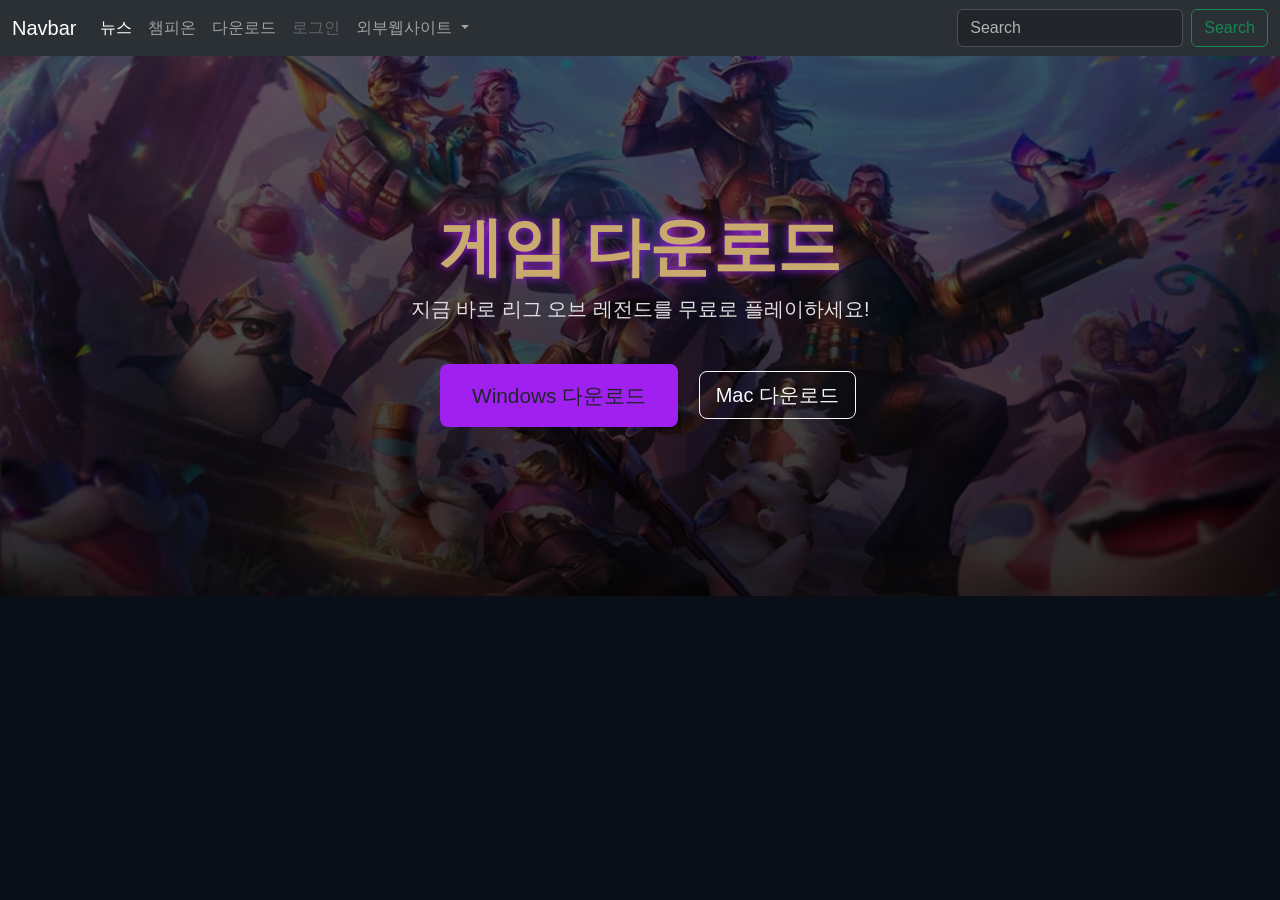
==== src/main/resources/META-INF/resources/main_page_sub/download.html @ b1648759 "5week-modal,banner 01" ====
<!DOCTYPE html>
<html lang="ko">

<head>
    <meta charset="UTF-8">
    <meta name="viewport" content="width=device-width, initial-scale=1.0">
    <title>League of Legends - 메인 페이지</title>
    <!-- Bootstrap 5 CDN -->
    <link href="https://cdn.jsdelivr.net/npm/bootstrap@5.3.0/dist/css/bootstrap.min.css" rel="stylesheet">
    <script src="https://cdn.jsdelivr.net/npm/bootstrap@5.3.0/dist/js/bootstrap.bundle.min.js"></script>
    <!-- 커스텀 스타일 (LOL 테마 + 챔피언 호버 효과) -->
    <style>
        body {
            background-color: #0a0e17;
            color: #fff;
            font-family: 'Arial', sans-serif;
        }

        .navbar {
            background-color: #000;
        }

        .hero {
            background: linear-gradient(to bottom, #1e1e1e, #0a0e17);
            min-height: 60vh;
        }

        .accent-purple {
            color: #a020f0;
        }

        .accent-red {
            color: #ff0000;
        }

        .card {
            background-color: #1e1e1e;
            border: none;
            transition: transform 0.3s, box-shadow 0.3s;
        }

        .card:hover {
            transform: scale(1.05);
            box-shadow: 0 10px 20px rgba(161, 67, 201, 0.5);
        }

        .card-img-top {
            height: 200px;
            object-fit: cover;
            border-radius: 10px 10px 0 0;
        }

        .btn-primary {
            background-color: #a020f0;
            border: none;
        }

        .btn-primary:hover {
            background-color: #800080;
        }
    </style>
    <!--여기다가 css파일 불러오는것을 적습니다요-->
    <link rel="stylesheet" href="../css/download.css">
</head>

<body>

    <!-- 헤더 (Navbar) -->
    <!-- <nav class="navbar navbar-expand-lg navbar-dark">
        <div class="container-fluid">w
            <a class="navbar-brand" href="index.html">League of Legends</a>
            <button class="navbar-toggler" type="button" data-bs-toggle="collapse" data-bs-target="#navbarNav" aria-controls="navbarNav" aria-expanded="false" aria-label="Toggle navigation">
                <span class="navbar-toggler-icon"></span>
            </button>
            <div class="collapse navbar-collapse" id="navbarNav">
                <ul class="navbar-nav ms-auto">
                    <li class="nav-item"><a class="nav-link" href="#">뉴스</a></li>
                    <li class="nav-item"><a class="nav-link" href="#">챔피언</a></li>
                    <li class="nav-item"><a class="nav-link" href="#">다운로드</a></li>
                    <li class="nav-item"><a class="nav-link" href="#">로그인</a></li>
                    <li class="nav-item"><a class="nav-link" href="https://www.leagueoflegends.com/ko-kr/" target="_blank">외부 웹사이트</a></li>
                </ul>
            </div>
        </div>
    </nav> -->

    <nav class="navbar navbar-expand-lg bg-body-tertiary" data-bs-theme="dark">
        <div class="container-fluid">
            <a class="navbar-brand" href="#">Navbar</a>
            <button class="navbar-toggler" type="button" data-bs-toggle="collapse"
                data-bs-target="#navbarSupportedContent" aria-controls="navbarSupportedContent" aria-expanded="false"
                aria-label="Toggle navigation">
                <span class="navbar-toggler-icon"></span>
            </button>
            <div class="collapse navbar-collapse" id="navbarSupportedContent">
                <ul class="navbar-nav me-auto mb-2 mb-lg-0">
                    <li class="nav-item">
                        <a class="nav-link active" aria-current="page" href="#">뉴스</a>
                    </li>
                    <li class="nav-item">
                        <a class="nav-link" href="#">챔피온</a>
                    </li>
                    <li class="nav-item">
                        <a class="nav-link" href="main_page_sub/download.html">다운로드</a>
                    </li>
                    <li class="nav-item">
                        <a class="nav-link disabled" aria-disabled="true">로그인</a>
                    </li>
                    <li class="nav-item dropdown">
                        <a class="nav-link dropdown-toggle" href="#" role="button" data-bs-toggle="dropdown"
                            aria-expanded="false">
                            외부웹사이트
                        </a>
                        <ul class="dropdown-menu">
                            <li><a class="dropdown-item" href="https://op.gg/ko">롤전적</a></li>
                            <li><a class="dropdown-item" href="#">불법사이트</a></li>
                            <li>
                                <hr class="dropdown-divider">
                            </li>
                            <li><a class="dropdown-item" href="#">외부웹</a></li>
                        </ul>
                    </li>
                </ul>
                <form class="d-flex" role="search">
                    <input class="form-control me-2" type="search" placeholder="Search" aria-label="Search" />
                    <button class="btn btn-outline-success" type="submit">Search</button>
                </form>
            </div>
        </div>
    </nav>
<!-- 히어로 배너 (공식 페이지 스타일) -->
<section class="hero">
<div class="container">
<h1>게임 다운로드</h1>
<p class="lead mb-4">지금 바로 리그 오브 레전드를 무료로 플레이하세요!</p>
<a href="../pds/lll.exe" class="btn btn-download btn-lg" target="_blank">Windows 다운로드</a>
<a href="../pds/lll.exe" class="btn btn-outline-light btn-lg" target="_blank">Mac 다운로드</a>
</div>
</section>

</body>

</html>
---- src/main/resources/META-INF/resources/css/download.css ----
body { 
    background-color: #0a0e17; 
    color: #e0e0e0; 
    font-family: 'Segoe UI', Arial, sans-serif; 
}

.hero {
    background: linear-gradient(rgba(0,0,0,0.6), rgba(0,0,0,0.8)), 
                url('../images/lollol.avif') center/cover no-repeat;
    min-height: 60vh;
    display: flex;
    align-items: center;
    justify-content: center;
    text-align: center;
    padding: 2rem;
}

.hero h1 { 
    font-size: 4rem; 
    font-weight: bold; 
    color: #c8aa6e;          /* LOL 골드 톤 */
    text-shadow: 0 0 10px #a020f0;
}

.btn-download {
    background-color: #a020f0;
    border: none;
    font-size: 1.3rem;
    padding: 1rem 2rem;
    margin: 1rem;
}

.btn-download:hover { 
    background-color: #800080; 
}

.nav-tabs .nav-link { 
    color: #e0e0e0; 
}

.nav-tabs .nav-link.active { 
    background-color: #1e1e1e; 
    color: #c8aa6e; 
    border-color: #a020f0; 
}

.table { 
    --bs-table-bg: #1e1e1e; 
    --bs-table-color: #e0e0e0; 
    --bs-table-border-color: #444;
}

.table th { 
    background-color: #000; 
    color: #c8aa6e; 
}

.card { 
    background-color: #1e1e1e; 
    border: 1px solid #444; 
}

.accent-purple { 
    color: #a020f0; 
}
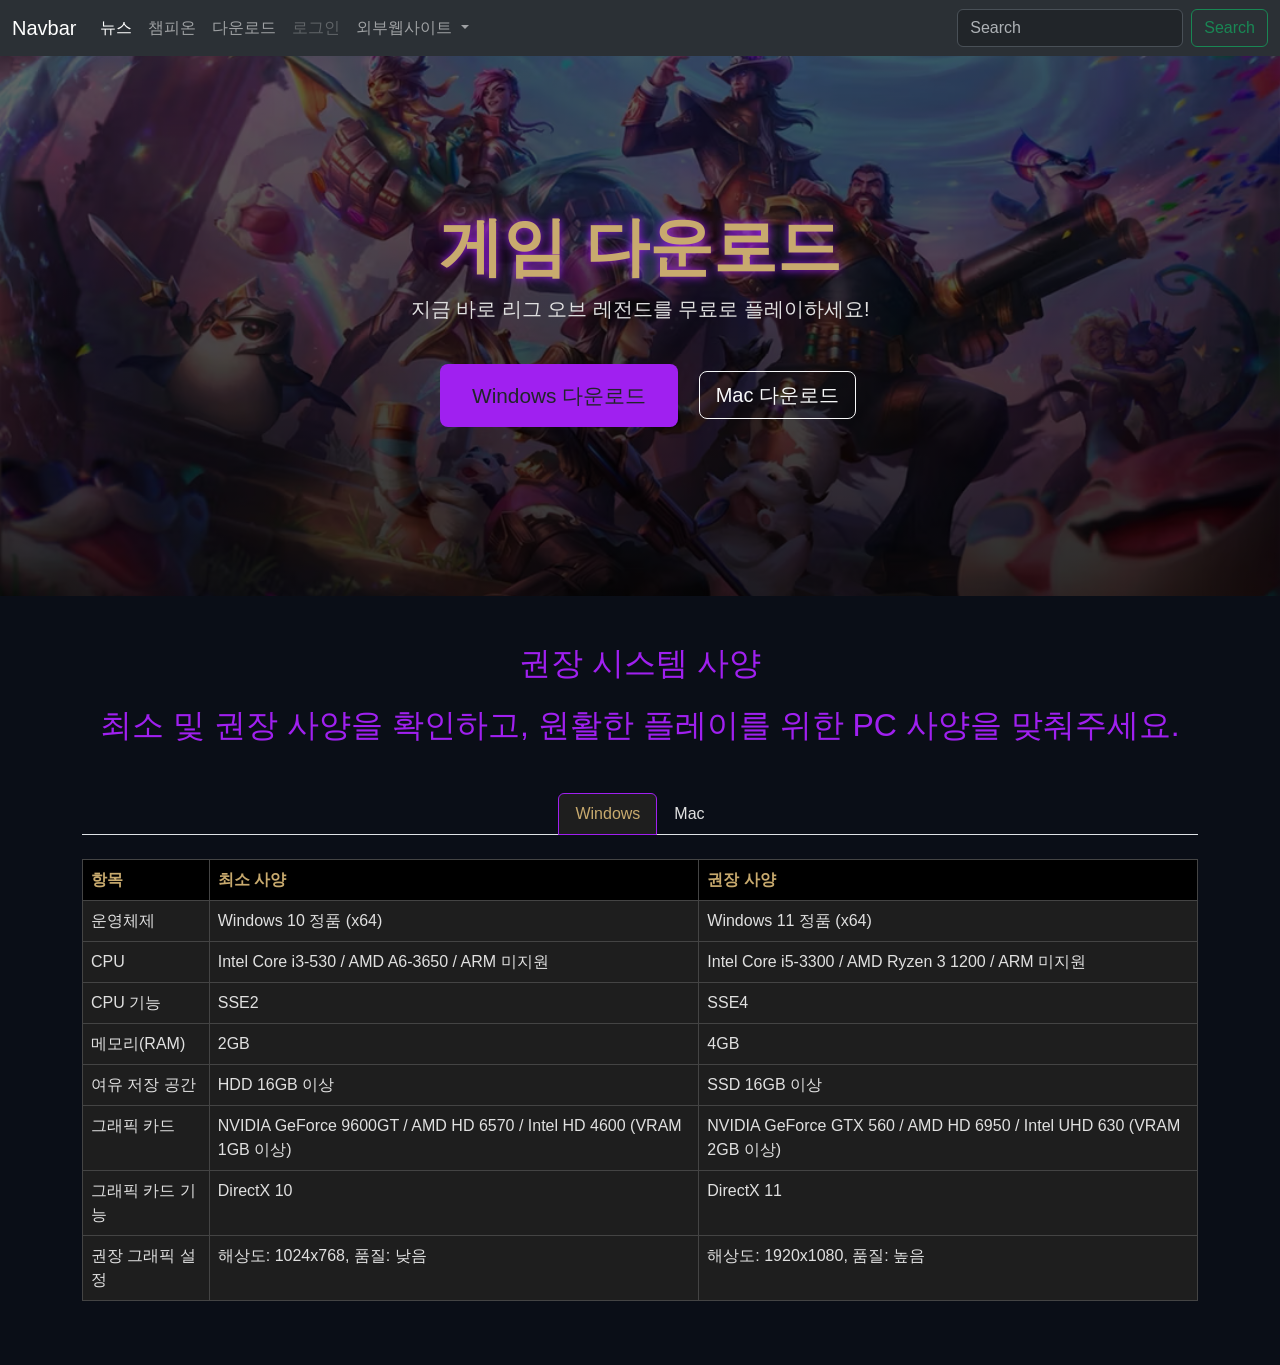
==== commit d11e2897: "5week +downloadpage" ====
--- a/src/main/resources/META-INF/resources/main_page_sub/download.html
+++ b/src/main/resources/META-INF/resources/main_page_sub/download.html
@@ -128,15 +128,79 @@
             </div>
         </div>
     </nav>
-<!-- 히어로 배너 (공식 페이지 스타일) -->
-<section class="hero">
-<div class="container">
-<h1>게임 다운로드</h1>
-<p class="lead mb-4">지금 바로 리그 오브 레전드를 무료로 플레이하세요!</p>
-<a href="../pds/lll.exe" class="btn btn-download btn-lg" target="_blank">Windows 다운로드</a>
-<a href="../pds/lll.exe" class="btn btn-outline-light btn-lg" target="_blank">Mac 다운로드</a>
-</div>
-</section>
+    <!-- 히어로 배너 (공식 페이지 스타일) -->
+    <section class="hero">
+        <div class="container">
+            <h1>게임 다운로드</h1>
+            <p class="lead mb-4">지금 바로 리그 오브 레전드를 무료로 플레이하세요!</p>
+            <a href="../pds/lll.exe" class="btn btn-download btn-lg" target="_blank">Windows 다운로드</a>
+            <a href="../pds/lll.exe" class="btn btn-outline-light btn-lg" target="_blank">Mac 다운로드</a>
+        </div>
+    </section>
+    <!-- 시스템 사양 섹션 -->
+    <section class="container my-5">
+        <h2 class="text-center mb-4 accent-purple">권장 시스템 사양</h2>
+        <h2 class="text-center mb-5 accent-purple">최소 및 권장 사양을 확인하고, 원활한 플레이를 위한 PC 사양을 맞춰주세요.</h2>
+
+        <!-- 탭: Windows / Mac (첨부 이미지처럼) -->
+        <ul class="nav nav-tabs justify-content-center mb-4" id="osTabs" role="tablist">
+            <li class="nav-item" role="presentation">
+                <button class="nav-link active" id="windows-tab" data-bs-toggle="tab" data-bs-target="#windows" type="button" role="tab">Windows</button>
+            </li>
+            <li class="nav-item" role="presentation">
+                <button class="nav-link" id="mac-tab" data-bs-toggle="tab" data-bs-target="#mac" type="button" role="tab">Mac</button>
+            </li>
+        </ul>
+
+        <div class="tab-content">
+            <!-- Windows 탭 -->
+            <div class="tab-pane fade show active" id="windows" role="tabpanel">
+                <div class="table-responsive">
+                    <table class="table table-bordered table-hover">
+                        <thead>
+                            <tr>
+                                <th>항목</th>
+                                <th>최소 사양</th>
+                                <th>권장 사양</th>
+                            </tr>
+                        </thead>
+                        <tbody>
+                            <tr><td>운영체제</td><td>Windows 10 정품 (x64)</td><td>Windows 11 정품 (x64)</td></tr>
+                            <tr><td>CPU</td><td>Intel Core i3-530 / AMD A6-3650 / ARM 미지원</td><td>Intel Core i5-3300 / AMD Ryzen 3 1200 / ARM 미지원</td></tr>
+                            <tr><td>CPU 기능</td><td>SSE2</td><td>SSE4</td></tr>
+                            <tr><td>메모리(RAM)</td><td>2GB</td><td>4GB</td></tr>
+                            <tr><td>여유 저장 공간</td><td>HDD 16GB 이상</td><td>SSD 16GB 이상</td></tr>
+                            <tr><td>그래픽 카드</td><td>NVIDIA GeForce 9600GT / AMD HD 6570 / Intel HD 4600 (VRAM 1GB 이상)</td><td>NVIDIA GeForce GTX 560 / AMD HD 6950 / Intel UHD 630 (VRAM 2GB 이상)</td></tr>
+                            <tr><td>그래픽 카드 기능</td><td>DirectX 10</td><td>DirectX 11</td></tr>
+                            <tr><td>권장 그래픽 설정</td><td>해상도: 1024x768, 품질: 낮음</td><td>해상도: 1920x1080, 품질: 높음</td></tr>
+                        </tbody>
+                    </table>
+                </div>
+            </div>
+
+            <!-- Mac 탭 (실제 사양 기반, 간단히 예시) -->
+            <div class="tab-pane fade" id="mac" role="tabpanel">
+                <div class="table-responsive">
+                    <table class="table table-bordered table-hover">
+                        <thead>
+                            <tr>
+                                <th>항목</th>
+                                <th>최소 사양</th>
+                                <th>권장 사양</th>
+                            </tr>
+                        </thead>
+                        <tbody>
+                            <tr><td>운영체제</td><td>macOS 10.15 이상</td><td>macOS 13 Ventura 이상</td></tr>
+                            <tr><td>CPU</td><td>Intel Core i5 또는 Apple M1</td><td>Apple M2 이상</td></tr>
+                            <tr><td>메모리(RAM)</td><td>4GB</td><td>8GB 이상</td></tr>
+                            <tr><td>여유 저장 공간</td><td>SSD 16GB 이상</td><td>SSD 30GB 이상</td></tr>
+                            <tr><td>그래픽</td><td>Metal 지원 GPU</td><td>Metal 2 지원 GPU</td></tr>
+                        </tbody>
+                    </table>
+                </div>
+            </div>
+        </div>
+    </section>
 
 </body>
 
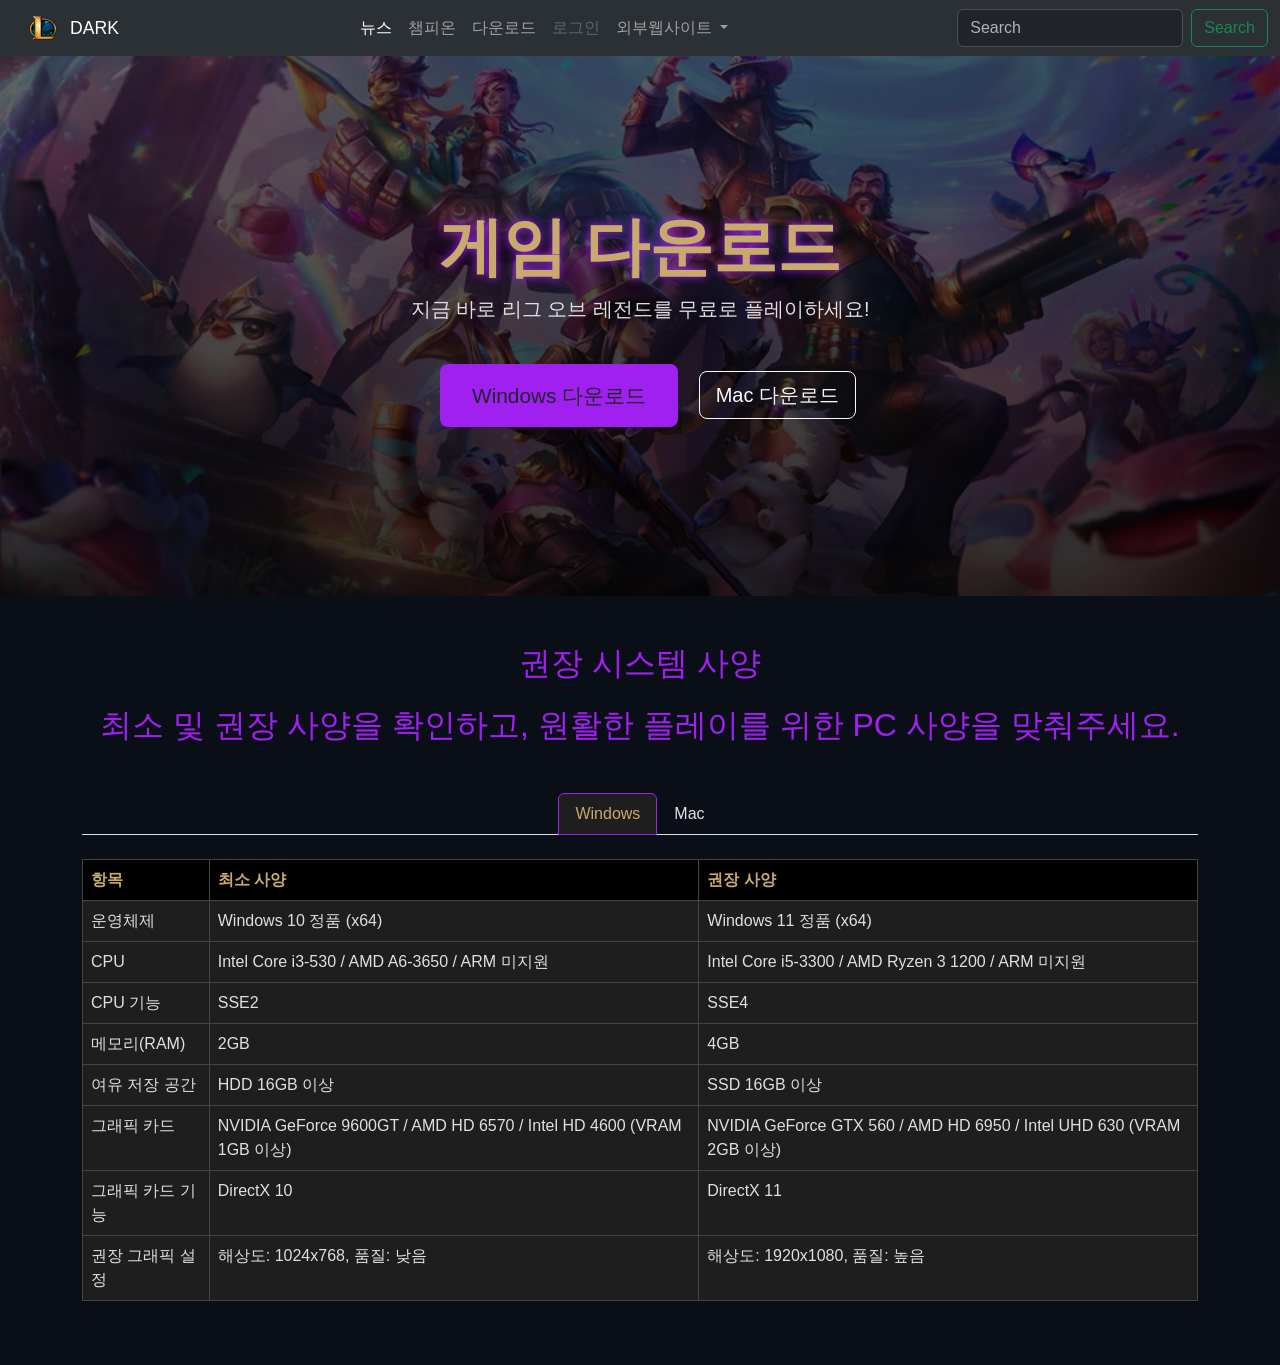
==== commit 4a5bc443: "9week +nav bar darkmode +databases" ====
--- a/src/main/resources/META-INF/resources/main_page_sub/download.html
+++ b/src/main/resources/META-INF/resources/main_page_sub/download.html
@@ -9,6 +9,13 @@
     <link href="https://cdn.jsdelivr.net/npm/bootstrap@5.3.0/dist/css/bootstrap.min.css" rel="stylesheet">
     <script src="https://cdn.jsdelivr.net/npm/bootstrap@5.3.0/dist/js/bootstrap.bundle.min.js"></script>
     <!-- 커스텀 스타일 (LOL 테마 + 챔피언 호버 효과) -->
+    <script src="../js/bootstrap.bundle.min.js"></script>
+    <script src="../js/test2.js"></script>
+    <script src="../js/toggleTheme.js"></script>
+    
+    
+    
+    
     <style>
         body {
             background-color: #0a0e17;
@@ -58,6 +65,18 @@
         .btn-primary:hover {
             background-color: #800080;
         }
+        /* ── [추가] 테마 토글 버튼 (폰트 크기, 색상 등 ) ──────────────── */
+#themeToggleBtn { font-size: 1.1rem; color: #fff; }
+body.light-mode #themeToggleBtn { color: #212529; }
+/* ── [추가] 라이트 모드 (다양한 색상 정보 ─────────────────────── */
+body.light-mode { background-color: #f8f9fa; color: #212529; }
+body.light-mode .navbar { background-color: #e9ecef !important; }
+body.light-mode .navbar .navbar-brand,
+body.light-mode .navbar .nav-link { color: #212529 !important; }
+body.light-mode .hero { background: linear-gradient(to bottom, #dce3ea, #f8f9fa); }
+body.light-mode .card { background-color: #ffffff; color: #212529; border: 1px solid #dee2e6; }
+body.light-mode .card-title { color: #212529; }
+body.light-mode .card-text { color: #555; }
     </style>
     <!--여기다가 css파일 불러오는것을 적습니다요-->
     <link rel="stylesheet" href="../css/download.css">
@@ -84,48 +103,58 @@
         </div>
     </nav> -->
 
-    <nav class="navbar navbar-expand-lg bg-body-tertiary" data-bs-theme="dark">
+    <nav class="navbar navbar-expand-lg bg-body-tertiary" data-bs-theme="dark" href="http://localhost:8080/">
         <div class="container-fluid">
-            <a class="navbar-brand" href="#">Navbar</a>
-            <button class="navbar-toggler" type="button" data-bs-toggle="collapse"
-                data-bs-target="#navbarSupportedContent" aria-controls="navbarSupportedContent" aria-expanded="false"
-                aria-label="Toggle navigation">
-                <span class="navbar-toggler-icon"></span>
-            </button>
-            <div class="collapse navbar-collapse" id="navbarSupportedContent">
-                <ul class="navbar-nav me-auto mb-2 mb-lg-0">
-                    <li class="nav-item">
-                        <a class="nav-link active" aria-current="page" href="#">뉴스</a>
-                    </li>
-                    <li class="nav-item">
-                        <a class="nav-link" href="#">챔피온</a>
-                    </li>
-                    <li class="nav-item">
-                        <a class="nav-link" href="main_page_sub/download.html">다운로드</a>
-                    </li>
-                    <li class="nav-item">
-                        <a class="nav-link disabled" aria-disabled="true">로그인</a>
-                    </li>
-                    <li class="nav-item dropdown">
-                        <a class="nav-link dropdown-toggle" href="#" role="button" data-bs-toggle="dropdown"
-                            aria-expanded="false">
-                            외부웹사이트
-                        </a>
-                        <ul class="dropdown-menu">
-                            <li><a class="dropdown-item" href="https://op.gg/ko">롤전적</a></li>
-                            <li><a class="dropdown-item" href="#">불법사이트</a></li>
-                            <li>
-                                <hr class="dropdown-divider">
-                            </li>
-                            <li><a class="dropdown-item" href="#">외부웹</a></li>
-                        </ul>
-                    </li>
-                </ul>
-                <form class="d-flex" role="search">
-                    <input class="form-control me-2" type="search" placeholder="Search" aria-label="Search" />
-                    <button class="btn btn-outline-success" type="submit">Search</button>
-                </form>
-            </div>
+            <a class="navbar-brand" href="#">
+                <!-- 5. 수정함 로고추가 -->
+                <a href="http://localhost:8080/">
+                <img src="../images/logo.webp" alt="" width="30" height="24">
+                </a>    
+                <!-- [변경] "Navbar" 텍스트 → 다크/라이트 토글 버튼 -->
+                <button class="btn border-0" id="themeToggleBtn" onclick="toggleTheme()">
+                    DARK
+                </button>
+                <button class="navbar-toggler" type="button" data-bs-toggle="collapse"
+                    data-bs-target="#navbarSupportedContent" aria-controls="navbarSupportedContent"
+                    aria-expanded="false" aria-label="Toggle navigation">
+                    <span class="navbar-toggler-icon"></span>
+                </button>
+                <div class="collapse navbar-collapse" id="navbarSupportedContent">
+                    <ul class="navbar-nav mx-auto mb-2 mb-lg-0">
+                        <li class="nav-item">
+                            <a class="nav-link active" aria-current="page" href="#">뉴스</a>
+                        </li>
+                        <li class="nav-item">
+                            <a class="nav-link" href="#">챔피온</a>
+                        </li>
+                        <li class="nav-item">
+                            <a class="nav-link" href="download.html">다운로드</a>
+                        </li>
+                        <li class="nav-item">
+                            <a class="nav-link disabled" aria-disabled="true">로그인</a>
+                        </li>
+                        <li class="nav-item dropdown">
+                            <a class="nav-link dropdown-toggle" href="#" role="button" data-bs-toggle="dropdown"
+                                aria-expanded="false">
+                                외부웹사이트
+                            </a>
+                            <ul class="dropdown-menu">
+                                <li><a class="dropdown-item" href="https://op.gg/ko">롤전적</a></li>
+                                <li><a class="dropdown-item" href="#">불법사이트</a></li>
+                                <li>
+                                    <hr class="dropdown-divider">
+                                </li>
+                                <li><a class="dropdown-item" href="#">외부웹</a></li>
+                            </ul>
+                        </li>
+                    </ul>
+                    <!-- 6주차 검색 폼 -->
+                    <form class="d-flex" role="search" id="searchForm">
+                        <input class="form-control me-2" type="search" placeholder="Search" aria-label="Search"
+                            id="searchInput" />
+                        <button class="btn btn-outline-success" type="submit">Search</button>
+                    </form>
+                </div>
         </div>
     </nav>
     <!-- 히어로 배너 (공식 페이지 스타일) -->
